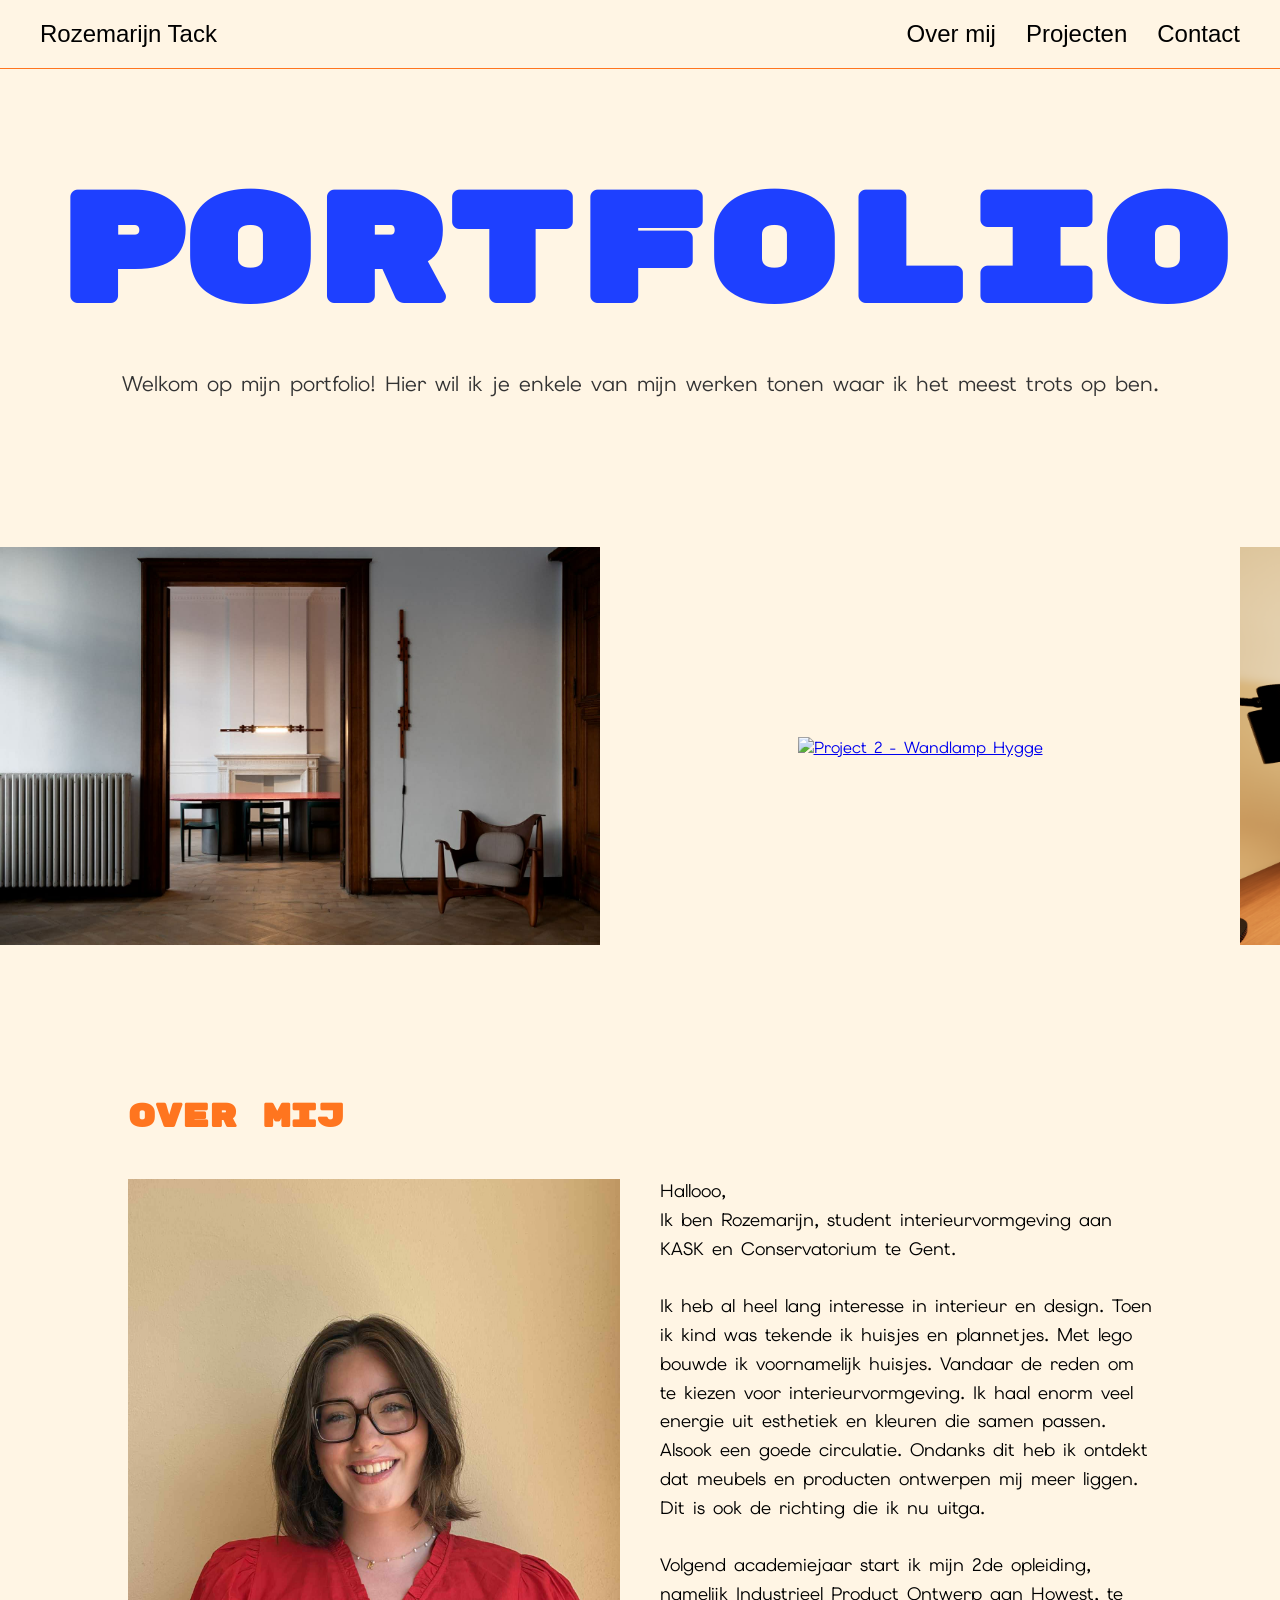
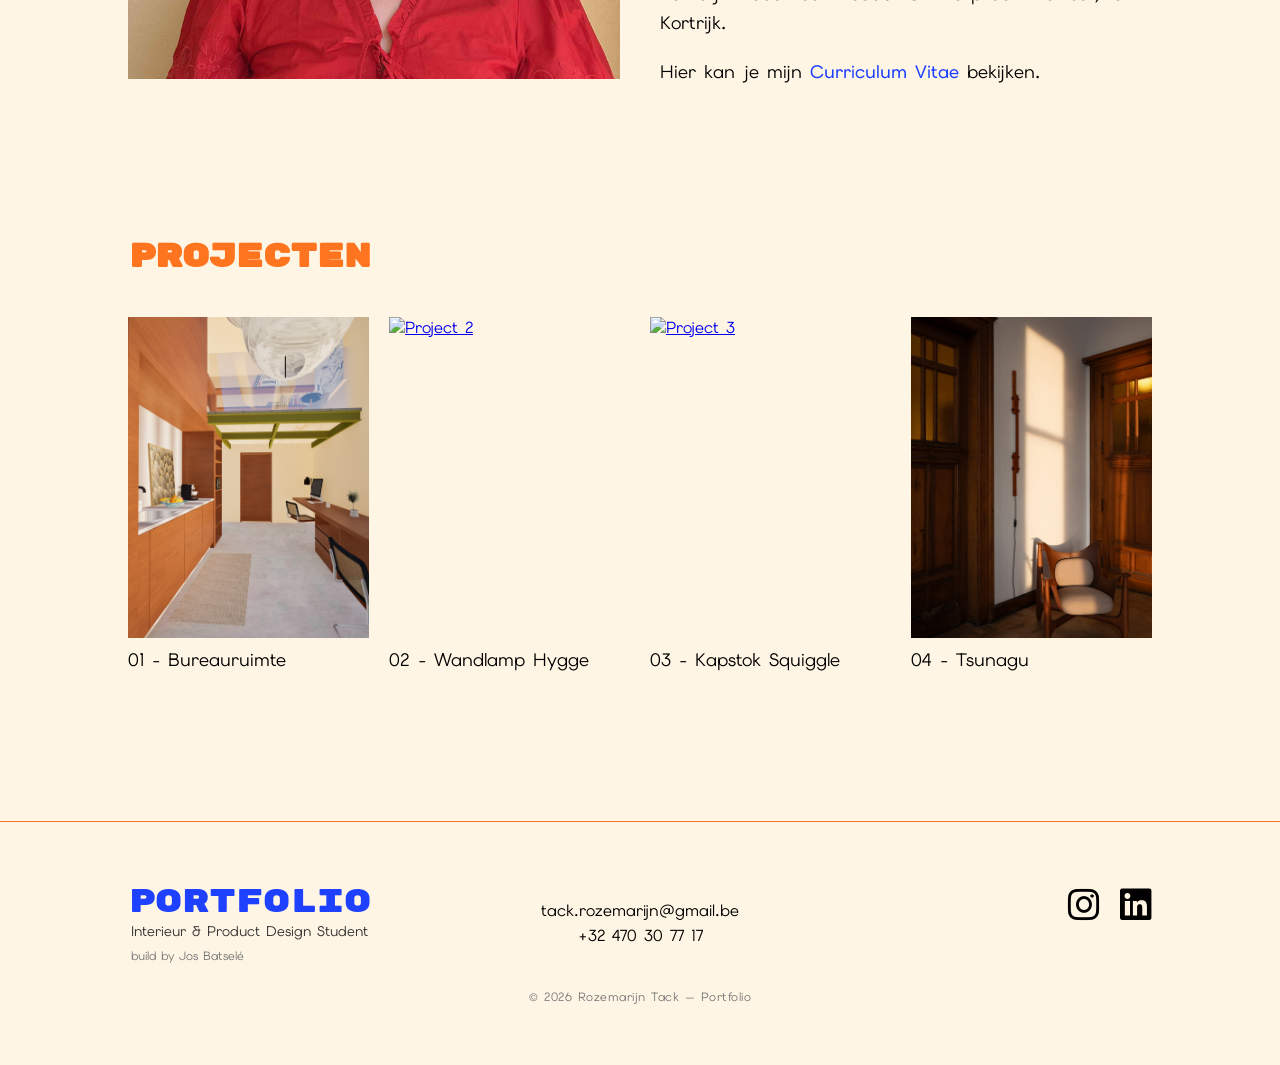
==== index.html @ 30d370f1 "initial website" ====
<!doctype html>
<html lang="en">
  <head>
    <meta charset="UTF-8" />
    <meta name="viewport" content="width=device-width, initial-scale=1.0" />
    <title>Rozemarijn Tack - Portfolio</title>
    <link rel="stylesheet" href="css/global.css" />
    <link rel="stylesheet" href="css/home.css" />
    <!----- Fonts ----->
    <link rel="preconnect" href="https://fonts.googleapis.com" />
    <link rel="preconnect" href="https://fonts.gstatic.com" crossorigin />
    <link
      href="https://fonts.googleapis.com/css2?family=Rubik+Mono+One&display=swap"
      rel="stylesheet"
    />
    <link
      href="https://fonts.googleapis.com/css2?family=Permanent+Marker&display=swap"
      rel="stylesheet"
    />
    <link
      href="https://fonts.googleapis.com/css2?family=Elms+Sans:ital,wght@0,100..900;1,100..900&display=swap"
      rel="stylesheet"
    />

    <!----- Icons ----->
    <link
      rel="stylesheet"
      href="https://cdnjs.cloudflare.com/ajax/libs/font-awesome/6.5.0/css/all.min.css"
    />
    <link rel="icon" href="/images/icon/Website Icon.png" type="image/png">

  </head>
  
  <body>
    
    <!----- Navigation ----->
    <nav class="navbar">
      <div class="logo"><a href="/index.html">Rozemarijn Tack</a></div>

      <div class="menu-toggle">
        <span></span>
        <span></span>
        <span></span>
      </div>

      <ul class="nav-links">
        <li><a href="/index.html#about">Over mij</a></li>
        <li><a href="/index.html#projects">Projecten</a></li>
        <li><a href="/contact/">Contact</a></li>
      </ul>
    </nav>

    <!----- Hero ----->
    <header class="hero">
      <h1 class="hero-title">Portfolio</h1>
      <p class="hero-subtitle">
        Welkom op mijn portfolio! Hier wil ik je enkele van mijn werken tonen
        waar ik het meest trots op ben.
      </p>
    </header>

    <!----- Carousel ----->
    <section class="carousel">
      <div class="carousel-track">
        <div class="carousel-item">
          <a href="/html/project4.html">
            <img src="/images/tsunagu/Tsunagu.jpg" alt="Project 4 - Tsunagu"/>
          </a>
        </div>
        <div class="carousel-item">
          <a href="/project-02/">
            <img src="/images/lamp/Lamp Hygge 01.png" alt="Project 2 - Wandlamp Hygge" />
          </a>
        </div>
        <div class="carousel-item">
          <a href="/project-01/">
            <img src="/images/bureau/Bureauruimte 02.png" alt="Project 1 - Bureauruimte" />
          </a>  
        </div>
        <div class="carousel-item">
          <a href="/project-03/">
            <img src="/images/kapstok/Foto kapstok 1.png" alt="Project 3 - Squiggle Kapstok" />
          </a>
        </div>
        <div class="carousel-item">
          <a href="/project-04/">
            <img src="/images/tsunagu/Tsunagu 02.jpg" alt="Project 4 - Tsunagu"/>
          </a>
        </div>
        <div class="carousel-item">
          <a href="/project-02/">
            <img src="/images/lamp/Lamp Hygge 01.png" alt="Project 2 - Wandlamp Hygge" />
          </a>
        </div>
        <div class="carousel-item">
          <a href="/project-01/">
            <img src="/images/bureau/Bureauruimte 03.png" alt="Project 1 - Bureauruimte" />
          </a>
        </div>
        <div class="carousel-item">
          <a href="/project-04/">  
            <img src="/images/kapstok/Coathanger 01.png" alt="Project 3 - Squiggle Kapstok" />
          </a>
        </div>
      </div>
    </section>

    <!----- About Me ----->
    <section id="about" class="about">
      <h2 class="section-title">Over mij</h2>

      <div class="about-container">
        <div class="about-image">
          <img
            src="/images/Rozemarijn Tack.jpg"
            alt="Portrait of Rozemarijn"
          />
        </div>

        <div class="about-text">
          <p>
            Hallooo, <br>
            Ik ben Rozemarijn, student interieurvormgeving aan KASK en
            Conservatorium te Gent. 
            <br> <br>
            Ik heb al heel lang interesse in interieur en design. Toen ik kind
            was tekende ik huisjes en plannetjes. Met lego bouwde ik
            voornamelijk huisjes. Vandaar de reden om te kiezen voor
            interieurvormgeving. Ik haal enorm veel energie uit esthetiek en
            kleuren die samen passen. Alsook een goede circulatie. Ondanks dit
            heb ik ontdekt dat meubels en producten ontwerpen mij meer liggen.
            Dit is ook de richting die ik nu uitga. 
            <br> <br>
            Volgend academiejaar start
            ik mijn 2de opleiding, namelijk Industrieel Product Ontwerp aan
            Howest, te Kortrijk.
          </p>
          <p class="about-link">
            Hier kan je mijn <a href="/cv/">Curriculum Vitae</a> bekijken.
          </p>
        </div>
      </div>
    </section>

    <!----- Projects ----->
    <section id="projects" class="projects">
        <h2 class="section-title">Projecten</h2>

        <div class="projects-grid">
            <div class="project-item">
              <a href="/project-01/">
                <img src="images/bureau/Bureauruimte 06.png" alt="Project 1" />
              </a>
              <p>01 - Bureauruimte</p>
            </div>
            <div class="project-item">
              <a href="/project-02/">
                <img src="images/lamp/Lamp Hygge 01.png" alt="Project 2">
              </a>
              <p>02 - Wandlamp Hygge</p>
            </div>
            <div class="project-item">
              <a href="/project-03/">
                <img src="images/kapstok/Coathanger 01.png" alt="Project 3">
              </a>
              <p>03 - Kapstok Squiggle</p>
            </div>
            <div class="project-item">
              <a href="/project-04/">
                <img src="images/tsunagu/Tsunagu 08.jpg" alt="Project 4">
              </a>
              <p>04 - Tsunagu</p>
            </div>
        </div>
    </section>

  </body>

  <footer class="footer">

    <div class="footer-container">

      <div class="footer-top">
        
        <div class="footer-left">
          <p class="footer-title">Portfolio</p>
          <p class="footer-subtitle">Interieur & Product Design Student</p>
          <p class="footer-credits">build by <a href="">Jos Batselé</a></p>
        </div>

        <div class="footer-center">
          <p>
            <a href="mailto:tack.rozemarijn@gmail.com">
              tack.rozemarijn@gmail.be
            </a>
          </p>
          <p><a href="tel:+32470307717">+32 470 30 77 17</a></p>
        </div>

        <div class="footer-right">
          <a href="https://www.instagram.com/loumi_designstudio/" target="_blank" class="icon">
            <i class="fa-brands fa-instagram"></i>
          </a>
          <a href="https://www.linkedin.com/" target="_blank" class="icon">
            <i class="fa-brands fa-linkedin"></i>
          </a>
        </div>

      </div>

      <div class="footer-bottom">
        <p class="footer-copyright">
          © 2026 Rozemarijn Tack — Portfolio
        </p>
      </div>

    </div>

  </footer>

  <script>

    window.addEventListener("scroll", function () {
      const navbar = document.querySelector(".navbar");

      if (window.scrollY > 50) {
        navbar.classList.add("scrolled");
      } else {
        navbar.classList.remove("scrolled");
      }
    });

    const toggle = document.querySelector(".menu-toggle");
    const navLinks = document.querySelector(".nav-links");

    toggle.addEventListener("click", () => {
      navLinks.classList.toggle("active");
    });
        
    const title = document.querySelector(".hero-title");
    const text = title.textContent;

    title.innerHTML = "";

    let lastScrollY = window.scrollY;

    window.addEventListener("scroll", () => {
      const currentScrollY = window.scrollY;

      if (Math.abs(currentScrollY - lastScrollY) > 5) {
        if (navLinks.classList.contains("active")) {
          navLinks.classList.remove("active");
        }
      }

      lastScrollY = currentScrollY;
    });

    text.split("").forEach((letter) => {
      const span = document.createElement("span");
      span.textContent = letter === " " ? "\u00A0" : letter;
      title.appendChild(span);
    });

  </script>

</html>
---- css/global.css ----
/* ======= RESET ======= */
* {
  margin: 0;
  padding: 0;
  box-sizing: border-box;
}

/* ======= BODY ======= */

body {
  font-family: "Elms Sans", sans-serif;
  background-color: #fff5e4;
  color: black;
  padding-top: 80px;
  /* -ms-overflow-style: none; */
}

/* ======= SCROLL ======= */

html {
  scroll-behavior: smooth;
  scroll-padding-top: 140px;
}

::-webkit-scrollbar {
  width: 6px;
  /* width: 0px;
  background: transparent; */
}

::-webkit-scrollbar-track {
  background: #fff5e4;
}

::-webkit-scrollbar-thumb {
  background: #1e40ff;
  border-radius: 10px;
}

/* ======= NAVBAR ======= */

.navbar {
  display: flex;
  justify-content: space-between;
  align-items: center;
  padding: 20px 40px;
  border-bottom: 1px solid #ff751f;
  position: fixed;
  top: 0;
  left: 0;
  right: 0;
  width: auto;
  background: #fff5e4;
  z-index: 1000;
  transition: 0.1s;
}

.logo a {
  text-decoration: none;
  color: black;
  font-size: 24px;
  font-family: Arial, Helvetica, sans-serif;
}

.nav-links {
  list-style: none;
  display: flex;
  gap: 30px;
}

.nav-links a {
  text-decoration: none;
  color: black;
  font-size: 24px;
  font-family: Arial, Helvetica, sans-serif;
}

.nav-links a:hover {
  color: #1e40ff;
}

.navbar.scrolled {
  background-color: #1e40ff;
  border-bottom: 1px solid rgba(255, 255, 255, 0.2);
}

.navbar.scrolled .logo a,
.navbar.scrolled .nav-links a {
  color: white;
}

.navbar.scrolled .menu-toggle span {
  background: white;
}

.menu-toggle {
  display: none;
  flex-direction: column;
  cursor: pointer;
  gap: 5px;
  margin-left: auto;
}

.menu-toggle span {
  width: 25px;
  height: 3px;
  background: black;
  display: block;
  transition: 0.1s;
}

@media (max-width: 768px) {

  .navbar {
    flex-direction: row;
    justify-content: space-between;
    align-items: center;
  }

  .menu-toggle {
    display: flex;
    margin-left: auto; 
  }

  .nav-links {
    position: absolute;
    top: 100%;
    left: 0;
    right: 0;

    display: flex;
    flex-direction: column;
    align-items: flex-end;

    gap: 15px;
    padding: 20px 40px;

    background: inherit;

    opacity: 0;
    transform: translateY(-8px);
    visibility: hidden;
    pointer-events: none;

    transition: 0.1s ease;
    border-bottom: 1px solid #ff751f;
  }

  .nav-links.active {
    opacity: 1;
    transform: translateY(0);
    visibility: visible;
    pointer-events: auto;
  }

  .nav-links li {
    width: 100%;
    display: flex;
    justify-content: flex-end; 
  }

  .nav-links a {
    text-align: right;
  }

  .navbar.scrolled .nav-links {
    background: #1e40ff;
  }
}

/* ======= TITLES ======= */

.section-title {
  font-family: "Rubik Mono One", monospace;
  font-size: 32px;
  color: #ff751f;
  margin-bottom: 40px;
  transition: color 0.3s ease;
}

.section-title:hover {
  color: #1e40ff;
}

.sub-title {
  font-size: 24px;
  color: #ff751f;
  margin-bottom: 15px;
}

.bold-text {
  color: #ff751f;
  font-weight: bold;
}

.image-credit {
  font-size: 12px;
  color: #777;
  margin-top: 6px;
  line-height: 1.6;
}

/* ======= FOOTER ======= */

.footer {
  border-top: 1px solid #ff751f;
  margin-top: 100px;
  padding: 60px 0;
}

.footer-container {
  width: 80%;
  margin: 0 auto;
}

.footer-top {
  display: grid;
  grid-template-columns: 1fr auto 1fr;
  align-items: start;
}

.footer-left {
  text-align: left;
}

.footer-center {
  display: flex;
  flex-direction: column;
  align-items: center;
  text-align: center;
  justify-content: flex-start; /* ✅ align to top */
  line-height: 1.6;
  margin-top: 16px; /* ❌ remove manual offset */
}

.footer-right {
  display: flex;
  justify-content: flex-end;
  align-items: flex-start; /* ✅ align to top */
  text-align: right;
  gap: 20px;
}

.footer-title {
  font-family: "Rubik Mono One", monospace;
  font-size: 32px;
  color: #1e40ff;
}

.footer-subtitle {
  font-size: 14px;
  margin-left: 3px;
  color: #333;
}

.footer-credits {
  text-align: left;
  font-size: 12px;
  margin: 8px 0px 0px 3px;
  color: #777;
}

.footer-credits a {
  text-decoration: none;
  color: #777; 
}

.footer-credits a:hover {
  color: #1e40ff;
  font-weight: 700;
}

.footer-center a {
  text-decoration: none;
  color: black;
}

.footer-center a:hover {
  color: #1e40ff;
}

.footer-right .icon {
  font-size: 36px;
  color: black;
}

.footer-right .icon:hover {
  color: #1e40ff;
}

.footer-bottom {
  text-align: center;
  margin-top: 25px;
}

.footer-copyright {
  font-size: 12px;
  color: #777;
  letter-spacing: 0.5px;
}

@media (max-width: 768px) {
  .footer-top {
    grid-template-columns: 1fr;
    text-align: center;
    gap: 20px;
  }

  .footer-left,
  .footer-center,
  .footer-right {
    justify-content: center;
    align-items: center;
    text-align: center;
  }

  .footer-right {
    justify-content: center;
  }
}
---- css/home.css ----
/* ======= HERO ======= */
.hero {
  text-align: center;
  margin-top: 80px;
}

.hero-title {
  font-family: "Rubik Mono One", monospace;
  font-size: clamp(60px, 12vw, 180px);
  color: #1e40ff;

  opacity: 0;
  transform: translateY(40px);
  animation: fadeUp 0.9s ease forwards;
}

.hero-subtitle {
  margin-top: 20px;
  font-size: 21px;
  color: #333;

  opacity: 0;
  transform: translateY(40px);
  animation: fadeUp 0.9s ease forwards;
  animation-delay: 1s;
}

.hero-title,
.hero-subtitle {
  filter: blur(6px);
}

.hero-title span {
  display: inline-block;
  transition: transform 0.2s ease, color 0.2s ease;
}

.hero-title span:hover {
  transform: translateY(-35px);
}

@keyframes fadeUp {
  to {
    opacity: 1;
    transform: translateY(0);
    filter: blur(0);
  }
}

@media (max-width: 768px) {
  .hero-title span:hover {
    transform: none;
  }
}

/* ======= CAROUSEL ======= */

.carousel {
  margin: 150px auto;
  overflow: hidden;
}

.carousel-track {
  display: flex;
  gap: 20px;
  width: max-content;
  animation: scroll 50s linear infinite;
}

.carousel-item {
  width: 600px;
  height: 400px;
  display: flex;
  align-items: center;
  justify-content: center;
  /* flex-shrink: 0; */
}

.carousel-item img {
  width: 100%;
  height: 400px;
  object-fit: cover;
  object-position: center;
  transition: transform 0.5s cubic-bezier(0.25, 0.8, 0.25, 1);
}

.carousel-item img:hover {
  transform: scale(1.03);
}

@keyframes scroll {
  0% { transform: translateX(0); }
  100% { transform: translateX(-50%); }
}

@media (max-width: 768px) {
  .carousel {
    margin: 80px auto;
  }

  .carousel-item {
    width: 280px;
    height: 200px;
  }

  .carousel-item img {
    height: 200px;
  }
}

/* ======= ABOUT ======= */

.about {
  width: 80%;
  margin: 150px auto;
}

.about h2 {
  font-family: "Rubik Mono One", monospace;
  font-size: 32px;
  color: #ff751f;
  margin-bottom: 40px;
}

.about h2:hover {
  color: #1e40ff;
}

.about-container {
  display: flex;
  align-items: center;
  gap: 40px;
}

.about-image {
  width: 50%;
}

.about-image img {
  width: 100%;
  height: 500px;
  object-fit: cover;
}

.about-text {
  width: 50%;
  font-size: 18px;
  line-height: 1.6;
}

.about-link {
  margin-top: 20px;
}

.about-link a {
  text-decoration: none;
  color: #1e40ff;
  font-weight: 500;
  transition: color 0.3s ease, transform 0.2s ease;
}

.about-link a:hover {
  color: #ff751f;
  transform: translateX(4px);
}

@media (max-width: 768px) {
  .about-container {
    flex-direction: column;
  }

  .about-image,
  .about-text {
    width: 100%;
  }

  .about-image img {
    height: 300px;
  }

  .about-text {
    font-size: 16px;
  }
}

/* ======= PROJECTS ======= */

.projects {
  width: 80%;
  margin: 150px auto;
}

.projects h2 {
  font-family: "Rubik Mono One", monospace;
  font-size: 32px;
  color: #ff751f;
  margin-bottom: 40px;
}

.projects h2:hover {
  color: #1e40ff;
}

.projects-grid {
  display: grid;
  grid-template-columns: repeat(auto-fit, minmax(220px, 1fr));
  gap: 20px;
}

.project-item {
  display: flex;
  flex-direction: column;
}

.project-item img {
  width: 100%;
  aspect-ratio: 3 / 4;
  object-fit: cover;
  display: block;
}

.project-item:hover img {
  transform: scale(1.03);
}

.project-item p {
  margin-top: 10px;
  font-size: 18px;
}

.projects,
.about {
  width: 80%;
  max-width: 1200px;
  margin: 150px auto;
}



/* ======= RESPONSIVE ======= */

@media (max-width: 1024px) {
  .hero h1 {
    font-size: 100px;
  }
}

@media (max-width: 768px) {
  .hero h1 {
    font-size: 70px;
  }
}

@media (max-width: 480px) {
  .hero h1 {
    font-size: 50px;
  }
}
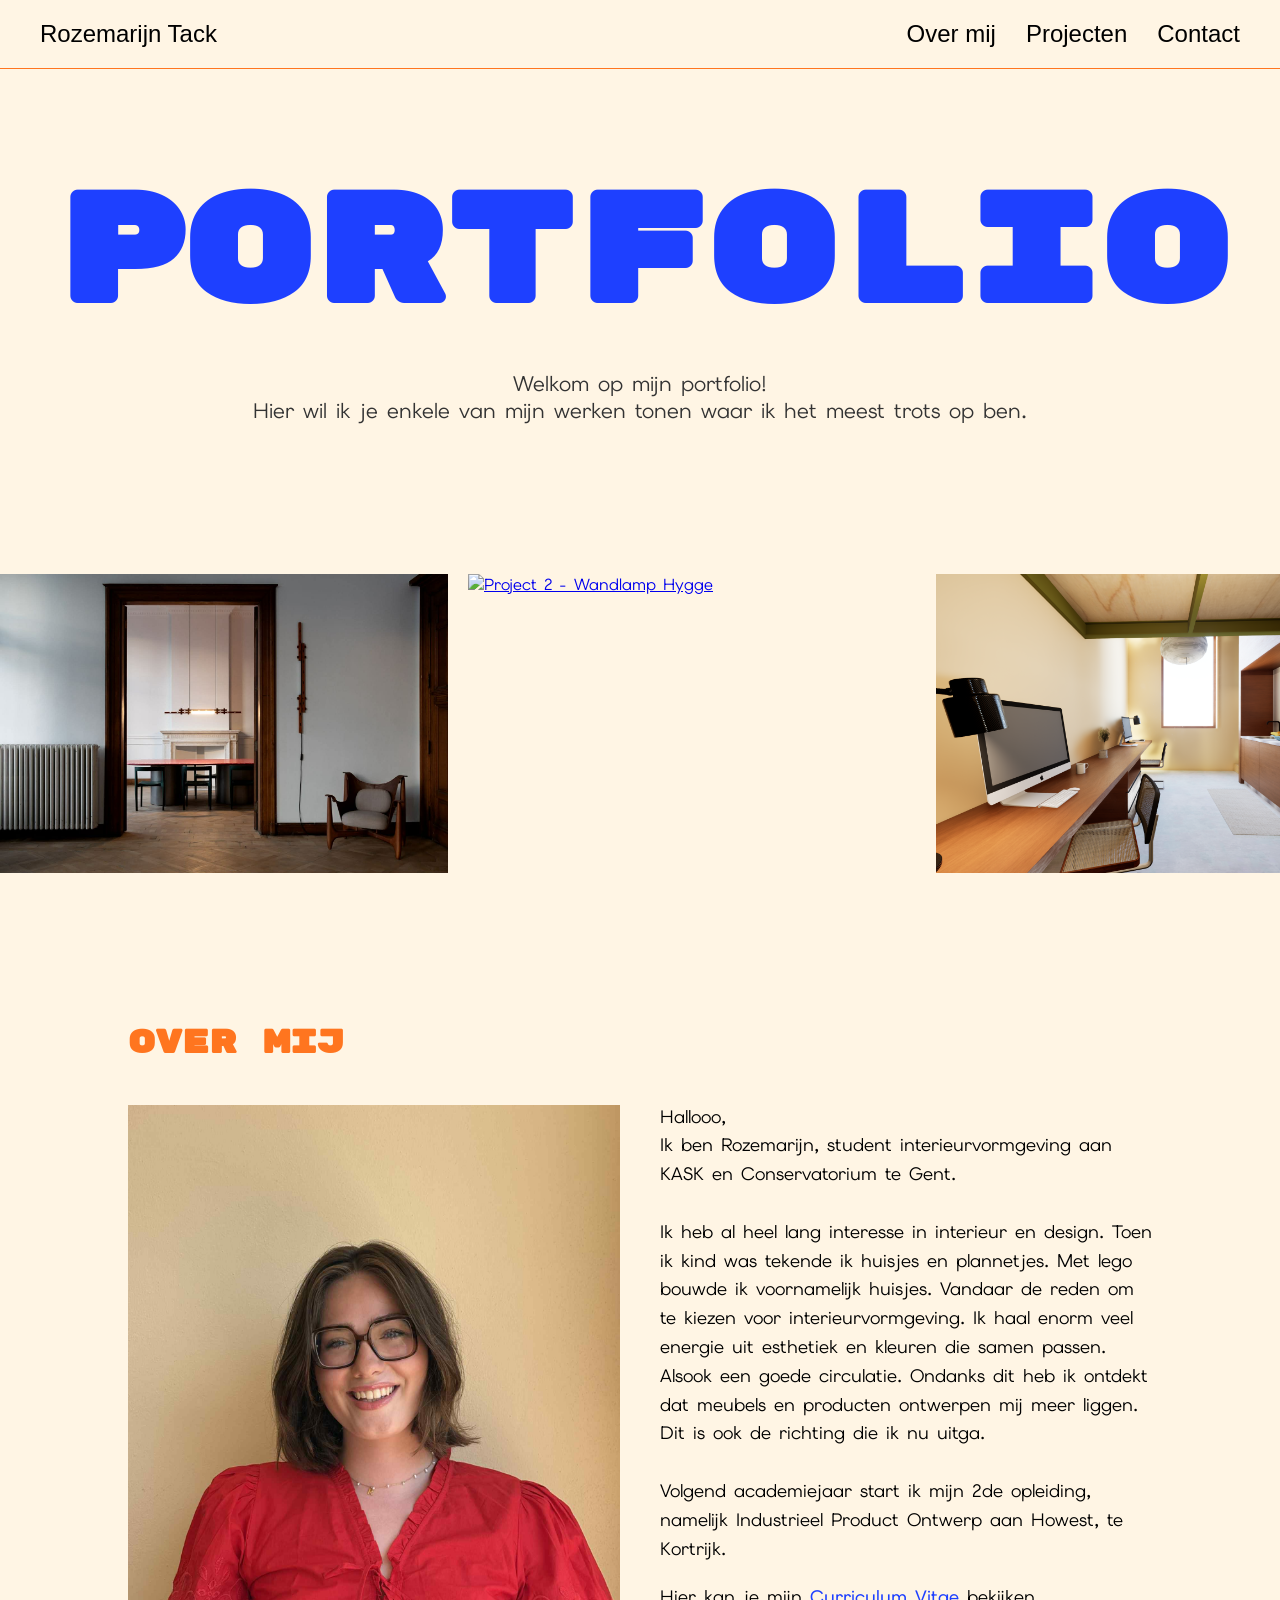
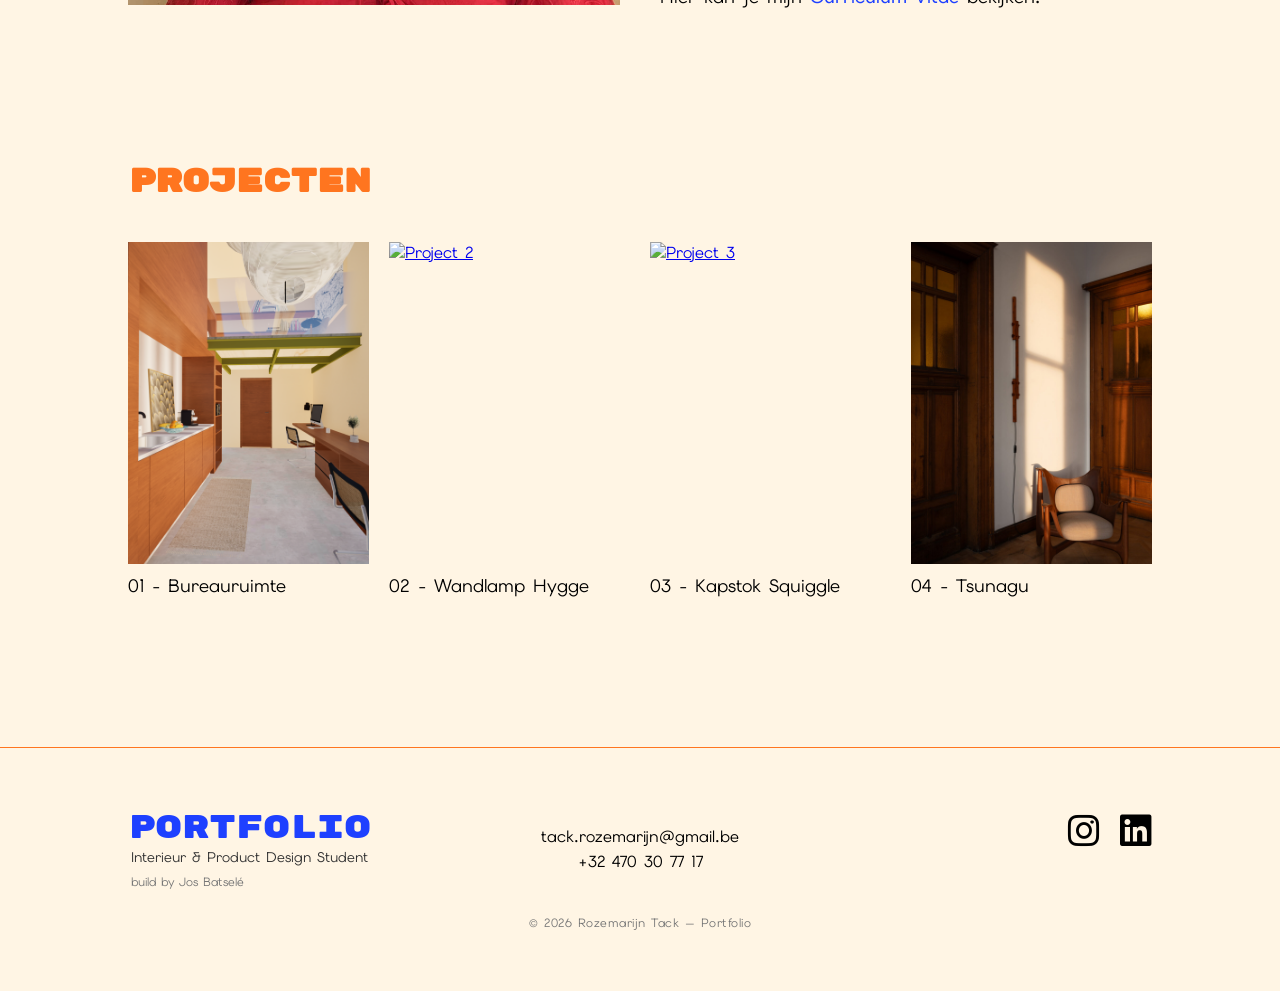
==== commit c439e5c4: "structural fixes 01" ====
--- a/index.html
+++ b/index.html
@@ -35,7 +35,7 @@
     
     <!----- Navigation ----->
     <nav class="navbar">
-      <div class="logo"><a href="/index.html">Rozemarijn Tack</a></div>
+      <div class="logo"><a href="/">Rozemarijn Tack</a></div>
 
       <div class="menu-toggle">
         <span></span>
@@ -44,9 +44,9 @@
       </div>
 
       <ul class="nav-links">
-        <li><a href="/index.html#about">Over mij</a></li>
-        <li><a href="/index.html#projects">Projecten</a></li>
-        <li><a href="/contact/">Contact</a></li>
+        <li><a href="/#about">Over mij</a></li>
+        <li><a href="/#projects">Projecten</a></li>
+        <li><a href="/contact">Contact</a></li>
       </ul>
     </nav>
 
@@ -54,8 +54,8 @@
     <header class="hero">
       <h1 class="hero-title">Portfolio</h1>
       <p class="hero-subtitle">
-        Welkom op mijn portfolio! Hier wil ik je enkele van mijn werken tonen
-        waar ik het meest trots op ben.
+        Welkom op mijn portfolio! <br>
+        Hier wil ik je enkele van mijn werken tonen waar ik het meest trots op ben.
       </p>
     </header>
 
@@ -264,4 +264,4 @@
 
   </script>
 
-</html>
+</html>
--- a/css/global.css
+++ b/css/global.css
@@ -300,21 +300,25 @@
 }
 
 @media (max-width: 768px) {
+
   .footer-top {
     grid-template-columns: 1fr;
+    gap: 25px;
+
     text-align: center;
-    gap: 20px;
   }
 
   .footer-left,
   .footer-center,
   .footer-right {
+    display: flex;
+    flex-direction: column;
+    align-items: center;
     justify-content: center;
-    align-items: center;
-    text-align: center;
   }
 
   .footer-right {
+    flex-direction: row;
     justify-content: center;
   }
 }
--- a/css/home.css
+++ b/css/home.css
@@ -15,7 +15,7 @@
 }
 
 .hero-subtitle {
-  margin-top: 20px;
+  margin: 20px 20px;
   font-size: 21px;
   color: #333;
 
@@ -68,23 +68,29 @@
 }
 
 .carousel-item {
-  width: 600px;
-  height: 400px;
-  display: flex;
-  align-items: center;
-  justify-content: center;
-  /* flex-shrink: 0; */
+  flex: 0 0 auto;
+  width: clamp(200px, 35vw, 600px);
+  aspect-ratio: 3 / 2;
+
+  position: relative;
+  overflow: hidden;
+
+  border-radius: 0; 
 }
 
 .carousel-item img {
   width: 100%;
-  height: 400px;
-  object-fit: cover;
-  object-position: center;
+  height: 100%;
+
+  object-fit: cover;       
+  object-position: center; 
+
+  display: block;
   transition: transform 0.5s cubic-bezier(0.25, 0.8, 0.25, 1);
 }
 
-.carousel-item img:hover {
+/* hover effect */
+.carousel-item:hover img {
   transform: scale(1.03);
 }
 
@@ -96,15 +102,12 @@
 @media (max-width: 768px) {
   .carousel {
     margin: 80px auto;
+    -webkit-overflow-scrolling: touch;
   }
 
   .carousel-item {
-    width: 280px;
-    height: 200px;
-  }
-
-  .carousel-item img {
-    height: 200px;
+    width: clamp(350px, 85vw, 400px);
+    aspect-ratio: 4 / 3;
   }
 }
 
@@ -235,7 +238,30 @@
   margin: 150px auto;
 }
 
-
+@media (max-width: 768px) {
+
+  /* ===== Projects spacing ===== */
+  .projects {
+    width: 90%;
+    margin: 100px auto;
+  }
+
+  /* Grid becomes tighter */
+  .projects-grid {
+    grid-template-columns: repeat(2, 1fr);
+    gap: 20px;
+  }
+
+  /* Smaller, more compact cards */
+  .project-item img {
+    aspect-ratio: 3 / 4;
+  }
+
+  .project-item p {
+    font-size: 14px;
+    margin-top: 6px;
+  }
+}
 
 /* ======= RESPONSIVE ======= */
 
